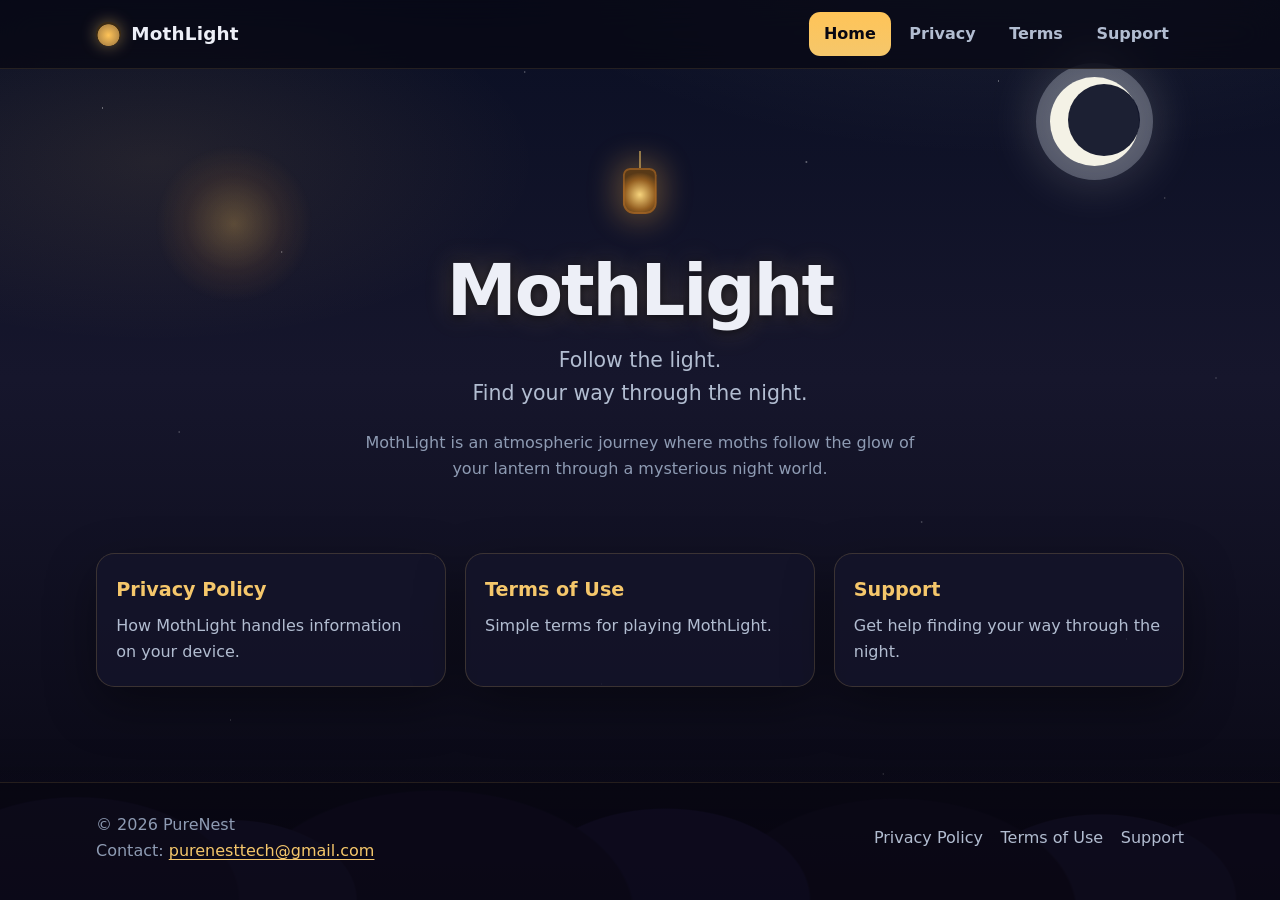
==== index.html @ 67a18435 "Initial MothLight Legal and Support Website Co-authored-by: Cursor <cursoragent@cursor.com>" ====
<!DOCTYPE html>
<html lang="en">
<head>
  <meta charset="utf-8">
  <meta name="viewport" content="width=device-width, initial-scale=1">
  <title>MothLight — Follow the Light</title>
  <meta name="description" content="MothLight is an atmospheric journey where moths follow the glow of your lantern through a mysterious night world.">
  <meta name="theme-color" content="#080712">
  <meta property="og:title" content="MothLight — Follow the Light">
  <meta property="og:description" content="MothLight is an atmospheric journey where moths follow the glow of your lantern through a mysterious night world.">
  <meta property="og:type" content="website">
  <meta property="og:url" content="https://Farhan-Maqsood.github.io/MothLight-Legal/">
  <link rel="stylesheet" href="assets/css/style.css">
</head>
<body>
  <div class="sky" aria-hidden="true">
    <div class="stars"></div>
    <div class="stars-dim"></div>
    <div class="moon"></div>
    <div class="lantern-glow"></div>
    <div class="forest"></div>
  </div>

  <div class="site">
    <a class="skip-link" href="#content">Skip to content</a>

    <header class="site-header">
      <div class="header-inner">
        <a class="brand" href="index.html">
          <span class="brand-mark" aria-hidden="true"></span>
          MothLight
        </a>
        <button class="nav-toggle" type="button" aria-expanded="false" aria-controls="site-nav">
          <span class="nav-toggle-bars" aria-hidden="true"></span>
          <span class="visually-hidden">Menu</span>
        </button>
        <nav class="site-nav" id="site-nav" aria-label="Primary">
          <ul>
            <li><a href="index.html" aria-current="page">Home</a></li>
            <li><a href="privacy.html">Privacy</a></li>
            <li><a href="terms.html">Terms</a></li>
            <li><a href="support.html">Support</a></li>
          </ul>
        </nav>
      </div>
    </header>

    <main class="main" id="content">
      <section class="hero">
        <div class="hero-lantern" aria-hidden="true"></div>
        <h1>MothLight</h1>
        <p class="tagline">Follow the light.<br>Find your way through the night.</p>
        <p class="lede">MothLight is an atmospheric journey where moths follow the glow of your lantern through a mysterious night world.</p>
      </section>

      <section class="card-grid" aria-label="Legal and support pages">
        <a class="nav-card" href="privacy.html">
          <h2>Privacy Policy</h2>
          <p>How MothLight handles information on your device.</p>
        </a>
        <a class="nav-card" href="terms.html">
          <h2>Terms of Use</h2>
          <p>Simple terms for playing MothLight.</p>
        </a>
        <a class="nav-card" href="support.html">
          <h2>Support</h2>
          <p>Get help finding your way through the night.</p>
        </a>
      </section>
    </main>

    <footer class="site-footer">
      <div class="footer-inner">
        <div>
          <p class="copyright">&copy; <span data-year>2026</span> PureNest</p>
          <p class="footer-contact">Contact: <a href="mailto:purenesttech@gmail.com">purenesttech@gmail.com</a></p>
        </div>
        <nav class="footer-links" aria-label="Footer">
          <a href="privacy.html">Privacy Policy</a>
          <a href="terms.html">Terms of Use</a>
          <a href="support.html">Support</a>
        </nav>
      </div>
    </footer>
  </div>

  <script src="assets/js/main.js"></script>
</body>
</html>
---- assets/css/style.css ----
/* MothLight Legal & Support — night forest, moonlight, lantern glow */

:root {
  --night-deep: #080712;
  --night-mid: #0a0f24;
  --night-lift: #16162c;
  --forest: #2a2448;
  --mist: #8c9dc7;
  --text: #edeff7;
  --text-muted: #b2bdd1;
  --text-soft: #8e9bb3;
  --lantern: #f5c76b;
  --lantern-bright: #ffc458;
  --lantern-dim: #b88c47;
  --moon: #f4f2e6;
  --halo: rgba(220, 225, 240, 0.28);
  --card: rgba(22, 22, 44, 0.72);
  --card-border: rgba(245, 199, 107, 0.18);
  --focus: #ffd88a;
  --danger-safe: #e8e4d8;
  --header-h: 4.25rem;
  --content: 42rem;
  --wide: 68rem;
  --radius: 1.15rem;
  --shadow: 0 18px 50px rgba(0, 0, 0, 0.38);
}

*,
*::before,
*::after {
  box-sizing: border-box;
}

html {
  scroll-behavior: smooth;
}

html,
body {
  margin: 0;
  padding: 0;
  min-height: 100%;
  background: var(--night-deep);
  color: var(--text);
  font-family: -apple-system, BlinkMacSystemFont, "SF Pro Text", "Segoe UI",
    system-ui, sans-serif;
  font-size: 1rem;
  line-height: 1.65;
  overflow-x: hidden;
}

body {
  min-height: 100vh;
  display: flex;
  flex-direction: column;
  background:
    radial-gradient(ellipse 80% 50% at 80% -10%, rgba(244, 242, 230, 0.08), transparent 55%),
    radial-gradient(ellipse 60% 40% at 12% 18%, rgba(245, 199, 107, 0.09), transparent 50%),
    linear-gradient(180deg, var(--night-mid) 0%, var(--night-lift) 42%, var(--night-deep) 100%);
}

img,
svg {
  max-width: 100%;
  display: block;
}

a {
  color: var(--lantern);
  text-decoration-thickness: 1px;
  text-underline-offset: 0.18em;
}

a:hover {
  color: var(--lantern-bright);
}

:focus-visible {
  outline: 2px solid var(--focus);
  outline-offset: 3px;
  border-radius: 0.35rem;
}

.visually-hidden {
  position: absolute;
  width: 1px;
  height: 1px;
  padding: 0;
  margin: -1px;
  overflow: hidden;
  clip: rect(0, 0, 0, 0);
  white-space: nowrap;
  border: 0;
}

.skip-link {
  position: absolute;
  left: 1rem;
  top: -4rem;
  z-index: 80;
  padding: 0.7rem 1rem;
  background: var(--lantern);
  color: var(--night-deep);
  font-weight: 650;
  border-radius: 0.5rem;
  text-decoration: none;
}

.skip-link:focus {
  top: 0.75rem;
}

/* Atmosphere — CSS-only decoration */

.sky {
  position: fixed;
  inset: 0;
  pointer-events: none;
  z-index: 0;
  overflow: hidden;
}

.stars,
.stars-dim {
  position: absolute;
  inset: 0;
  background-repeat: repeat;
}

.stars {
  background-image:
    radial-gradient(1px 1px at 8% 12%, rgba(255, 255, 255, 0.7), transparent),
    radial-gradient(1.2px 1.2px at 22% 28%, rgba(255, 255, 255, 0.45), transparent),
    radial-gradient(1px 1px at 41% 8%, rgba(255, 255, 255, 0.55), transparent),
    radial-gradient(1.4px 1.4px at 63% 18%, rgba(255, 255, 255, 0.5), transparent),
    radial-gradient(1px 1px at 78% 9%, rgba(255, 255, 255, 0.65), transparent),
    radial-gradient(1px 1px at 91% 22%, rgba(255, 255, 255, 0.4), transparent),
    radial-gradient(1.2px 1.2px at 14% 48%, rgba(255, 255, 255, 0.35), transparent),
    radial-gradient(1px 1px at 34% 62%, rgba(255, 255, 255, 0.42), transparent),
    radial-gradient(1px 1px at 56% 44%, rgba(255, 255, 255, 0.5), transparent),
    radial-gradient(1.3px 1.3px at 72% 58%, rgba(255, 255, 255, 0.32), transparent),
    radial-gradient(1px 1px at 88% 71%, rgba(255, 255, 255, 0.48), transparent);
  animation: twinkle 8s ease-in-out infinite;
}

.stars-dim {
  background-image:
    radial-gradient(1px 1px at 18% 80%, rgba(255, 255, 255, 0.28), transparent),
    radial-gradient(1px 1px at 47% 76%, rgba(255, 255, 255, 0.22), transparent),
    radial-gradient(1px 1px at 69% 86%, rgba(255, 255, 255, 0.3), transparent),
    radial-gradient(1.2px 1.2px at 95% 42%, rgba(255, 255, 255, 0.26), transparent);
  animation: twinkle 12s ease-in-out infinite reverse;
}

.moon {
  position: absolute;
  top: 4.8rem;
  right: 8%;
  width: 4.6rem;
  height: 4.6rem;
  border-radius: 50%;
  background: var(--moon);
  box-shadow:
    0 0 0 14px var(--halo),
    0 0 48px 16px rgba(244, 242, 230, 0.18);
}

.moon::after {
  content: "";
  position: absolute;
  top: 0.45rem;
  left: 1.15rem;
  width: 3.7rem;
  height: 3.7rem;
  border-radius: 50%;
  background: var(--night-mid);
  opacity: 0.92;
}

.lantern-glow {
  position: absolute;
  left: 12%;
  top: 16%;
  width: 10rem;
  height: 10rem;
  border-radius: 50%;
  background: radial-gradient(circle, rgba(255, 196, 88, 0.28) 0%, rgba(255, 160, 60, 0.08) 42%, transparent 70%);
  animation: glow 5.5s ease-in-out infinite;
}

.forest {
  position: absolute;
  left: 0;
  right: 0;
  bottom: 0;
  height: 18vh;
  min-height: 7rem;
  background:
    radial-gradient(ellipse 18% 90% at 6% 100%, #1a1630 70%, transparent 71%),
    radial-gradient(ellipse 14% 70% at 18% 100%, #221c3c 70%, transparent 71%),
    radial-gradient(ellipse 22% 110% at 34% 110%, #161228 70%, transparent 71%),
    radial-gradient(ellipse 16% 80% at 52% 100%, #1e1840 70%, transparent 71%),
    radial-gradient(ellipse 20% 100% at 70% 108%, #141022 70%, transparent 71%),
    radial-gradient(ellipse 15% 75% at 86% 100%, #221c3c 70%, transparent 71%),
    radial-gradient(ellipse 18% 90% at 98% 110%, #161228 70%, transparent 71%),
    linear-gradient(180deg, transparent, rgba(8, 7, 18, 0.85));
  opacity: 0.55;
}

.site {
  position: relative;
  z-index: 1;
  display: flex;
  flex-direction: column;
  min-height: 100vh;
}

/* Header */

.site-header {
  position: sticky;
  top: 0;
  z-index: 20;
  backdrop-filter: blur(16px);
  -webkit-backdrop-filter: blur(16px);
  background: rgba(8, 7, 18, 0.72);
  border-bottom: 1px solid rgba(245, 199, 107, 0.12);
}

.header-inner {
  width: min(100% - 2rem, var(--wide));
  margin: 0 auto;
  min-height: var(--header-h);
  display: flex;
  align-items: center;
  justify-content: space-between;
  gap: 1rem;
}

.brand {
  display: inline-flex;
  align-items: center;
  gap: 0.65rem;
  color: var(--text);
  text-decoration: none;
  font-weight: 730;
  letter-spacing: 0.01em;
  font-size: 1.15rem;
}

.brand-mark {
  width: 1.55rem;
  height: 1.55rem;
  border-radius: 50%;
  background:
    radial-gradient(circle at 50% 55%, var(--lantern-bright), var(--lantern-dim) 58%, transparent 62%),
    #3a2a14;
  box-shadow: 0 0 16px rgba(245, 199, 107, 0.45);
}

.nav-toggle {
  display: inline-flex;
  align-items: center;
  justify-content: center;
  min-width: 2.75rem;
  min-height: 2.75rem;
  padding: 0;
  border: 1px solid rgba(245, 199, 107, 0.45);
  border-radius: 0.7rem;
  background: rgba(22, 22, 44, 0.85);
  color: var(--lantern);
  cursor: pointer;
}

.nav-toggle-bars {
  display: block;
  width: 1.1rem;
  height: 2px;
  background: var(--lantern);
  box-shadow: 0 -6px 0 var(--lantern), 0 6px 0 var(--lantern);
}

.site-nav {
  display: none;
}

.site-nav.is-open {
  display: block;
  position: absolute;
  left: 0;
  right: 0;
  top: 100%;
  padding: 0.6rem 1rem 1rem;
  background: rgba(8, 7, 18, 0.96);
  border-bottom: 1px solid rgba(245, 199, 107, 0.12);
}

.site-nav ul {
  list-style: none;
  margin: 0;
  padding: 0;
  display: flex;
  flex-direction: column;
  gap: 0.25rem;
}

.site-nav a {
  display: flex;
  align-items: center;
  min-height: 2.75rem;
  padding: 0.55rem 0.85rem;
  color: var(--text-muted);
  text-decoration: none;
  border-radius: 0.7rem;
  font-weight: 550;
}

.site-nav a:hover,
.site-nav a:focus-visible {
  color: var(--text);
  background: rgba(245, 199, 107, 0.08);
}

.site-nav a[aria-current="page"] {
  color: var(--night-deep);
  background: linear-gradient(180deg, var(--lantern-bright), var(--lantern));
}

/* Main */

.main {
  flex: 1;
  width: min(100% - 2rem, var(--wide));
  margin: 0 auto;
  padding: 1.75rem 0 4rem;
}

.page-legal .main {
  width: min(100% - 2rem, var(--content));
}

.hero {
  position: relative;
  padding: 2.4rem 0 2rem;
  text-align: center;
}

.hero-lantern {
  width: 3.4rem;
  height: 5.1rem;
  margin: 0 auto 1.4rem;
  position: relative;
}

.hero-lantern::before {
  content: "";
  position: absolute;
  left: 50%;
  top: 0;
  width: 2px;
  height: 1.15rem;
  background: #8a7348;
  transform: translateX(-50%);
}

.hero-lantern::after {
  content: "";
  position: absolute;
  left: 50%;
  top: 1.05rem;
  width: 2.15rem;
  height: 2.85rem;
  transform: translateX(-50%);
  border-radius: 0.45rem 0.45rem 0.7rem 0.7rem;
  background:
    radial-gradient(circle at 50% 58%, rgba(255, 220, 130, 0.95), rgba(255, 160, 50, 0.35) 48%, rgba(80, 50, 20, 0.2) 70%),
    #5a3b18;
  box-shadow:
    0 0 28px 8px rgba(255, 184, 74, 0.28),
    inset 0 0 0 2px rgba(180, 110, 40, 0.55);
  animation: glow 4.8s ease-in-out infinite;
}

.hero h1 {
  margin: 0;
  font-size: clamp(2.4rem, 8vw, 4.4rem);
  line-height: 1.05;
  letter-spacing: -0.03em;
  font-weight: 760;
  text-shadow:
    0 2px 8px rgba(0, 0, 0, 0.55),
    0 0 28px rgba(245, 199, 107, 0.22);
}

.tagline {
  margin: 0.9rem 0 0;
  color: var(--text-muted);
  font-size: clamp(1.05rem, 3.4vw, 1.28rem);
  font-weight: 520;
}

.lede {
  margin: 1.15rem auto 0;
  max-width: 36rem;
  color: var(--text-soft);
}

.card-grid {
  display: grid;
  gap: 1rem;
  margin-top: 2.4rem;
}

.nav-card {
  display: block;
  padding: 1.25rem 1.2rem 1.3rem;
  background: var(--card);
  border: 1px solid var(--card-border);
  border-radius: var(--radius);
  box-shadow: var(--shadow);
  color: inherit;
  text-decoration: none;
  min-height: 7.5rem;
}

.nav-card:hover,
.nav-card:focus-visible {
  border-color: rgba(245, 199, 107, 0.42);
  transform: translateY(-2px);
}

.nav-card h2 {
  margin: 0 0 0.45rem;
  font-size: 1.2rem;
  color: var(--lantern);
}

.nav-card p {
  margin: 0;
  color: var(--text-muted);
}

.page-title {
  margin: 0 0 0.35rem;
  font-size: clamp(1.85rem, 5vw, 2.5rem);
  letter-spacing: -0.03em;
  line-height: 1.15;
}

.page-kicker {
  margin: 0 0 1.6rem;
  color: var(--text-muted);
}

.legal h2 {
  margin: 2rem 0 0.65rem;
  font-size: 1.2rem;
  color: var(--lantern);
}

.legal p,
.legal li,
.page-kicker,
.lede,
.email-link,
.footer-contact {
  overflow-wrap: anywhere;
}

.legal p,
.legal li {
  color: var(--danger-safe);
}

.legal ul {
  padding-left: 1.2rem;
}

.legal li + li {
  margin-top: 0.35rem;
}

.meta-dates {
  margin-top: 2.2rem;
  padding-top: 1.1rem;
  border-top: 1px solid rgba(245, 199, 107, 0.14);
  color: var(--text-soft);
  font-size: 0.95rem;
}

.contact-panel,
.faq details {
  background: var(--card);
  border: 1px solid var(--card-border);
  border-radius: var(--radius);
  padding: 1.2rem 1.15rem;
}

.contact-panel h2,
.faq h2 {
  margin-top: 0;
}

.email-link {
  display: inline-flex;
  align-items: center;
  min-height: 2.75rem;
  font-size: 1.05rem;
  font-weight: 620;
}

.include-list {
  margin: 0.8rem 0 0;
}

.faq {
  margin-top: 2.2rem;
}

.faq details + details {
  margin-top: 0.7rem;
}

.faq summary {
  cursor: pointer;
  font-weight: 650;
  min-height: 2.75rem;
  display: flex;
  align-items: center;
}

.faq details p {
  margin: 0.5rem 0 0;
  color: var(--danger-safe);
}

.studio {
  margin-top: 2rem;
  color: var(--text-soft);
  font-size: 0.95rem;
}

/* Footer */

.site-footer {
  position: relative;
  z-index: 1;
  margin-top: auto;
  padding: 1.8rem 0 2.2rem;
  border-top: 1px solid rgba(245, 199, 107, 0.12);
  background: rgba(8, 7, 18, 0.55);
}

.footer-inner {
  width: min(100% - 2rem, var(--wide));
  margin: 0 auto;
  display: grid;
  gap: 0.85rem;
}

.footer-links {
  display: flex;
  flex-wrap: wrap;
  gap: 0.4rem 1.1rem;
}

.footer-links a {
  display: inline-flex;
  align-items: center;
  min-height: 2.75rem;
  color: var(--text-muted);
  text-decoration: none;
}

.footer-links a:hover {
  color: var(--lantern);
}

.copyright,
.footer-contact {
  margin: 0;
  color: var(--text-soft);
}

@keyframes twinkle {
  0%,
  100% { opacity: 0.72; }
  50% { opacity: 1; }
}

@keyframes glow {
  0%,
  100% { filter: brightness(1); }
  50% { filter: brightness(1.18); }
}

@media (min-width: 720px) {
  .nav-toggle {
    display: none;
  }

  .site-nav,
  .site-nav.is-open {
    display: block;
    position: static;
    padding: 0;
    background: transparent;
    border: 0;
  }

  .site-nav ul {
    flex-direction: row;
    gap: 0.2rem;
  }

  .site-nav a {
    padding-inline: 0.95rem;
  }

  .card-grid {
    grid-template-columns: repeat(3, minmax(0, 1fr));
    gap: 1.15rem;
  }

  .hero {
    padding-top: 3.4rem;
  }

  .moon {
    width: 5.6rem;
    height: 5.6rem;
    right: 11%;
  }

  .moon::after {
    width: 4.5rem;
    height: 4.5rem;
  }

  .footer-inner {
    grid-template-columns: 1fr auto;
    align-items: center;
  }
}

@media (prefers-reduced-motion: reduce) {
  html {
    scroll-behavior: auto;
  }

  .stars,
  .stars-dim,
  .lantern-glow,
  .hero-lantern::after {
    animation: none;
  }

  .nav-card:hover,
  .nav-card:focus-visible {
    transform: none;
  }
}
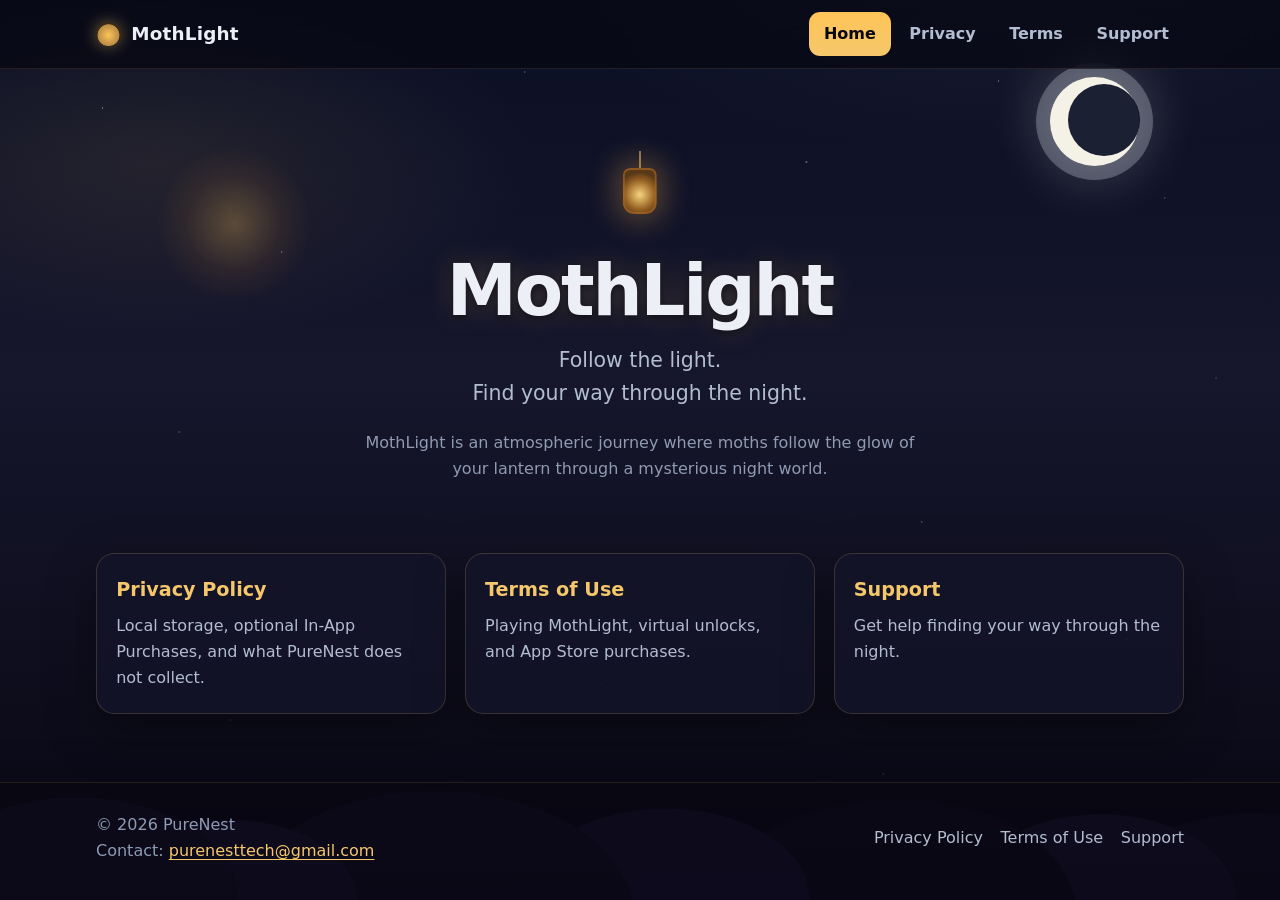
==== commit 4313a4f4: "Update Privacy, Terms, and Support for optional In-App Purchases. Documents Apple-handled payments, " ====
--- a/index.html
+++ b/index.html
@@ -56,11 +56,11 @@
       <section class="card-grid" aria-label="Legal and support pages">
         <a class="nav-card" href="privacy.html">
           <h2>Privacy Policy</h2>
-          <p>How MothLight handles information on your device.</p>
+          <p>Local storage, optional In-App Purchases, and what PureNest does not collect.</p>
         </a>
         <a class="nav-card" href="terms.html">
           <h2>Terms of Use</h2>
-          <p>Simple terms for playing MothLight.</p>
+          <p>Playing MothLight, virtual unlocks, and App Store purchases.</p>
         </a>
         <a class="nav-card" href="support.html">
           <h2>Support</h2>
